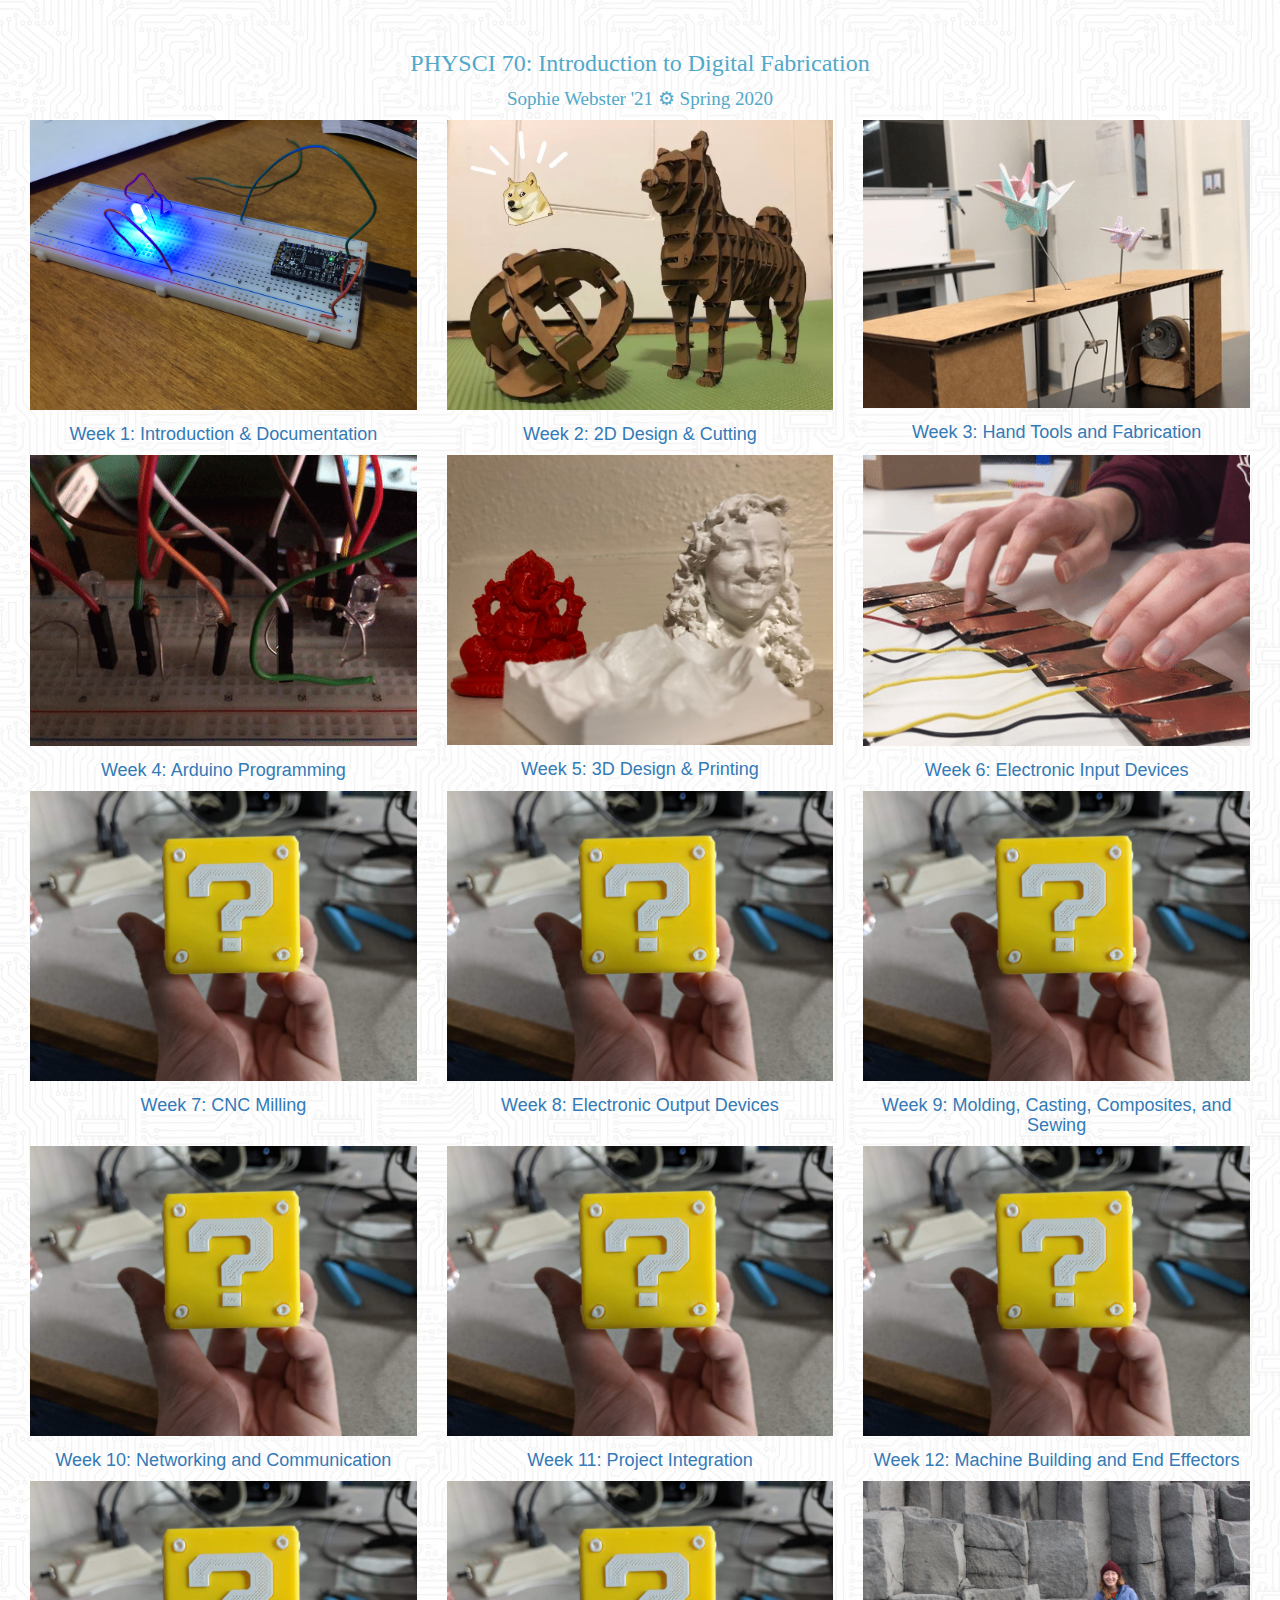
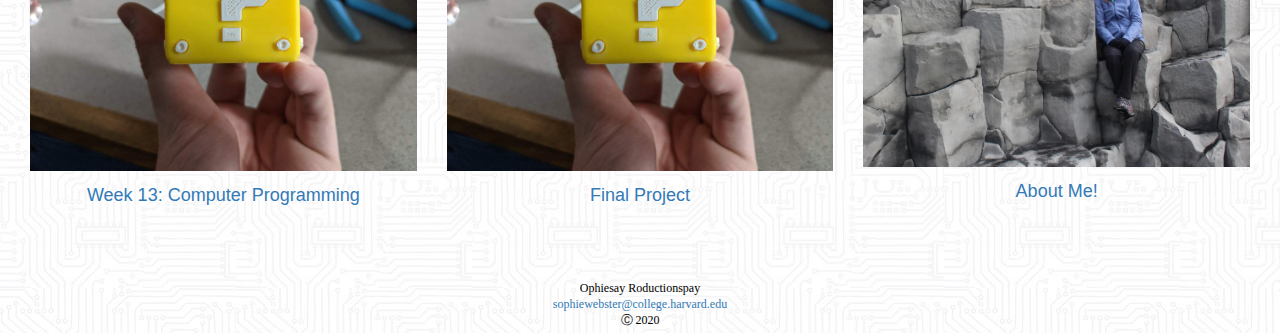
==== index.html @ a091c89a "added week 6 html and css files" ====
<!DOCTYPE html>
<html lang="en">
<head>
  <title>PHYSCI 70: Intro to Digital Fabrication </title>
  <meta charset="utf-8">
  <meta name="viewport" content="width=device-width, initial-scale=1">
  <link rel="stylesheet" href="https://maxcdn.bootstrapcdn.com/bootstrap/3.4.1/css/bootstrap.min.css">
  <script src="https://ajax.googleapis.com/ajax/libs/jquery/3.4.1/jquery.min.js"></script>
  <script src="https://maxcdn.bootstrapcdn.com/bootstrap/3.4.1/js/bootstrap.min.js"></script>
  <link href="./style.css" rel="stylesheet">
  <link rel="apple-touch-icon" sizes="180x180" href="./01_intro/favicon/apple-touch-icon.png">
  <link rel="icon" type="image/png" sizes="32x32" href="./01_intro/favicon/favicon-32x32.png">
  <link rel="icon" type="image/png" sizes="16x16" href="./01_intro/favicon/favicon-16x16.png">
  <link rel="manifest" href="./01_intro/favicon/site.webmanifest">
</head>
<body>

<div class="container-fluid bg-3 text-center">
  <h3 id="title">PHYSCI 70: Introduction to Digital Fabrication </h3>
  <h4 id="subtitle">Sophie Webster '21 &#9881; Spring 2020 </h4>
  <div class="row">
    <div class="col-sm-4">
      <img src="./01_intro/circuit.jpg" class="img-responsive margin" style="width:100%" alt="An arrestingly beautiful circuit!">
      <h4><a href='./01_intro/index.html'>Week 1: Introduction & Documentation </a></h4>
    </div>
    <div class="col-sm-4">
      <img src="./01_intro/ddoge.jpg" class="img-responsive margin" style="width:100%" alt="doge">
      <h4><a href='./02_2d/index.html'>Week 2: 2D Design & Cutting </a></h4>
    </div>
    <div class="col-sm-4">
      <img src="./03_kinetic/cranes.gif" class="img-responsive margin" style="width:100%" alt="birbs">
      <h4><a href='./03_kinetic/index.html'>Week 3: Hand Tools and Fabrication </a></h4>
    </div>
  </div>

  <div class="row">
    <div class="col-sm-4">
      <img src="./04_arduino/bulbs.gif" class="img-responsive margin" style="width:100%" alt="Sew">
      <h4><a href='./04_arduino/index.html'>Week 4: Arduino Programming</a></h4>
    </div>
    <div class="col-sm-4">
      <img src="./01_intro/3d_final.jpg" class="img-responsive margin" style="width:100%" alt="Sew">
      <h4><a href='./05_3d/index.html'>Week 5: 3D Design & Printing</a></h4>
    </div>
    <div class="col-sm-4">
      <img src="./06_input/keyboard-crop.gif" class="img-responsive margin" style="width:100%" alt="Sew">
      <h4><a href=''>Week 6: Electronic Input Devices</a></h4>
    </div>
  </div>

  <div class="row">
    <div class="col-sm-4">
      <img src="./01_intro/q.jpg" class="img-responsive margin" style="width:100%" alt="q">
      <h4><a href=''>Week 7: CNC Milling</a></h4>
    </div>
    <div class="col-sm-4">
      <img src="./01_intro/q.jpg" class="img-responsive margin" style="width:100%" alt="q">
      <h4><a href=''>Week 8: Electronic Output Devices</a></h4>
    </div>
    <div class="col-sm-4">
      <img src="./01_intro/q.jpg" class="img-responsive margin" style="width:100%" alt="Sew">
      <h4><a href=''>Week 9: Molding, Casting, Composites, and Sewing</a></h4>
    </div>
  </div>

  <div class="row">
    <div class="col-sm-4">
      <img src="./01_intro/q.jpg" class="img-responsive margin" style="width:100%" alt="Sew">
      <h4><a href=''>Week 10: Networking and Communication</a></h4>
    </div>
    <div class="col-sm-4">
      <img src="./01_intro/q.jpg" class="img-responsive margin" style="width:100%" alt="Sew">
      <h4><a href=''>Week 11: Project Integration</a></h4>
    </div>
    <div class="col-sm-4">
      <img src="./01_intro/q.jpg" class="img-responsive margin" style="width:100%" alt="Sew">
      <h4><a href=''>Week 12: Machine Building and End Effectors</a></h4>
    </div>
  </div>

  <div class="row">
    <div class="col-sm-4">
      <img src="./01_intro/q.jpg" class="img-responsive margin" style="width:100%" alt="Sew">
      <h4><a href=''>Week 13: Computer Programming</a></h4>
    </div>
    <div class="col-sm-4">
      <img src="./01_intro/q.jpg" class="img-responsive margin" style="width:100%" alt="Sew">
      <h4><a href='./14_final/index.html'>Final Project</a></h4>
    </div>
    <div class="col-sm-4">
      <img src="./01_intro/basalt.jpg" class="img-responsive margin" style="width:100%" alt="Sew">
      <h4><a href='./15_about/index.html'>About Me!</a></h4>
    </div>
  </div>


</div>




</div>

</body>
<footer style="text-align:center;">
    <p id="footer" style="line-height: 6px;"> Ophiesay Roductionspay </p>
    <p id="footer" style="line-height: 6px;"> <a href="mailto:sophiewebster@college.harvard.edu"> sophiewebster@college.harvard.edu </a> </p>
    <p id="footer" style="line-height: 6px;"> &#9400; 2020 </p>
</footer>
</html>
---- style.css ----
body {
    font: 20px Montserrat, sans-serif;
    line-height: 1.8;
    color: black;
    background-image: url(./01_intro/cboard.jpg);
  }

p {font-size: 16px;}
.margin {margin-bottom: 15px;}

.container-fluid {
  padding: 30px;
  padding-bottom: 70px;
}

div {
  cursor: url(./01_intro/yellow.cur), auto;
}

#title {
  font: 24px Monaco;
  color: #51A8C9;
}

#subtitle {
  font: 19px Monaco;
  color: #51A8C9; #307d9c;
}

#footer {
  font: 12px Monaco;
}
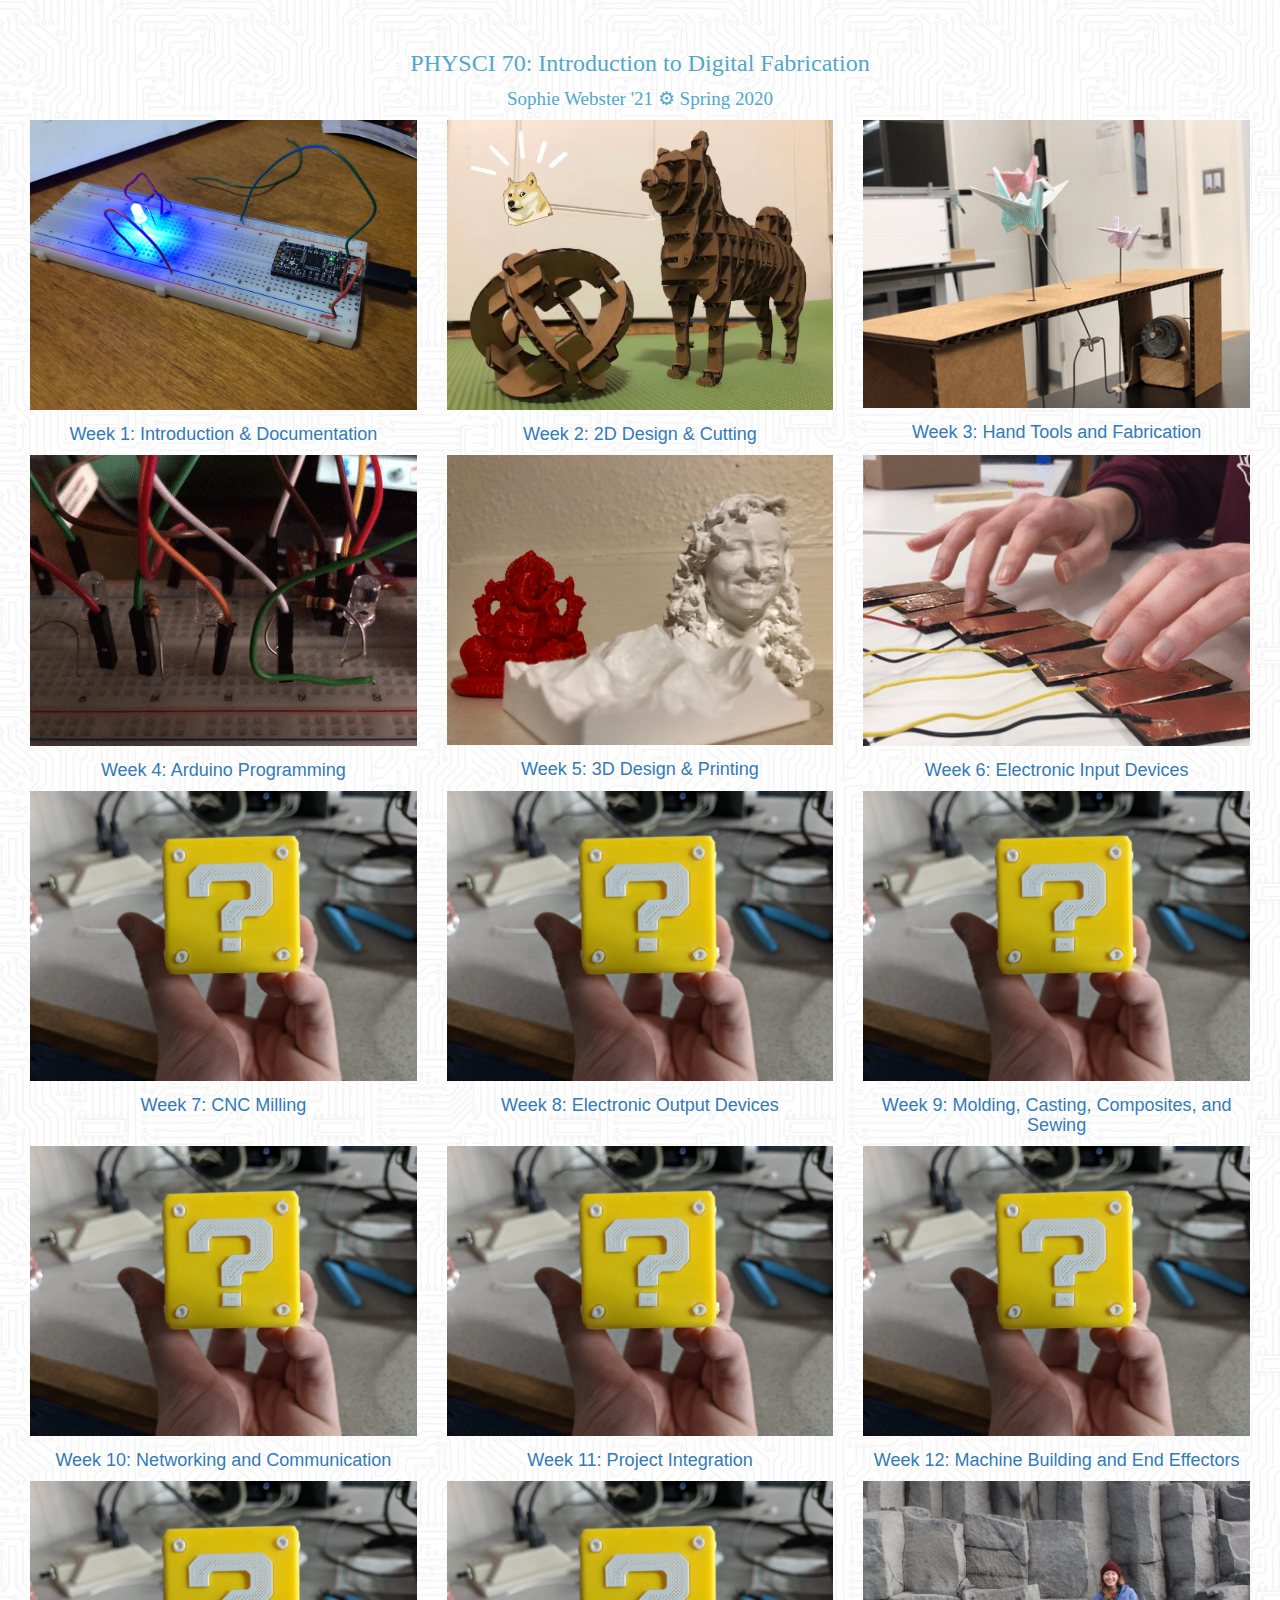
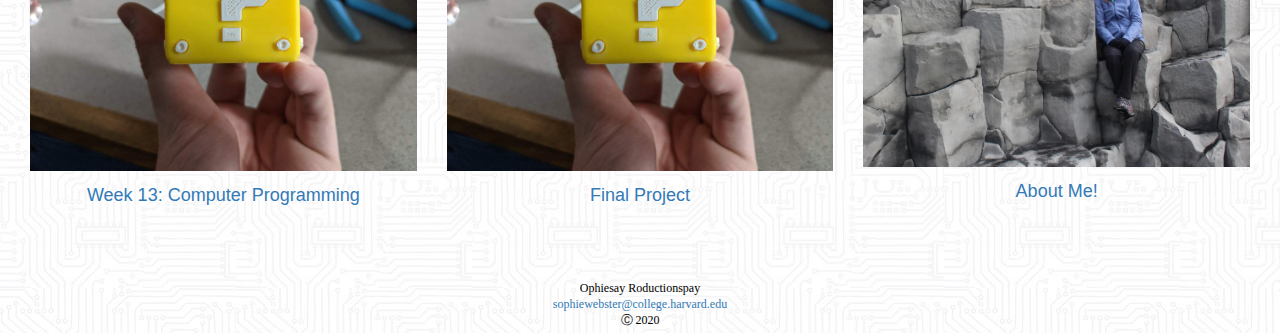
==== commit d68e2f95: "added to index.html" ====
--- a/index.html
+++ b/index.html
@@ -44,7 +44,7 @@
     </div>
     <div class="col-sm-4">
       <img src="./06_input/keyboard-crop.gif" class="img-responsive margin" style="width:100%" alt="Sew">
-      <h4><a href=''>Week 6: Electronic Input Devices</a></h4>
+      <h4><a href='./06_input/index.html'>Week 6: Electronic Input Devices</a></h4>
     </div>
   </div>
 
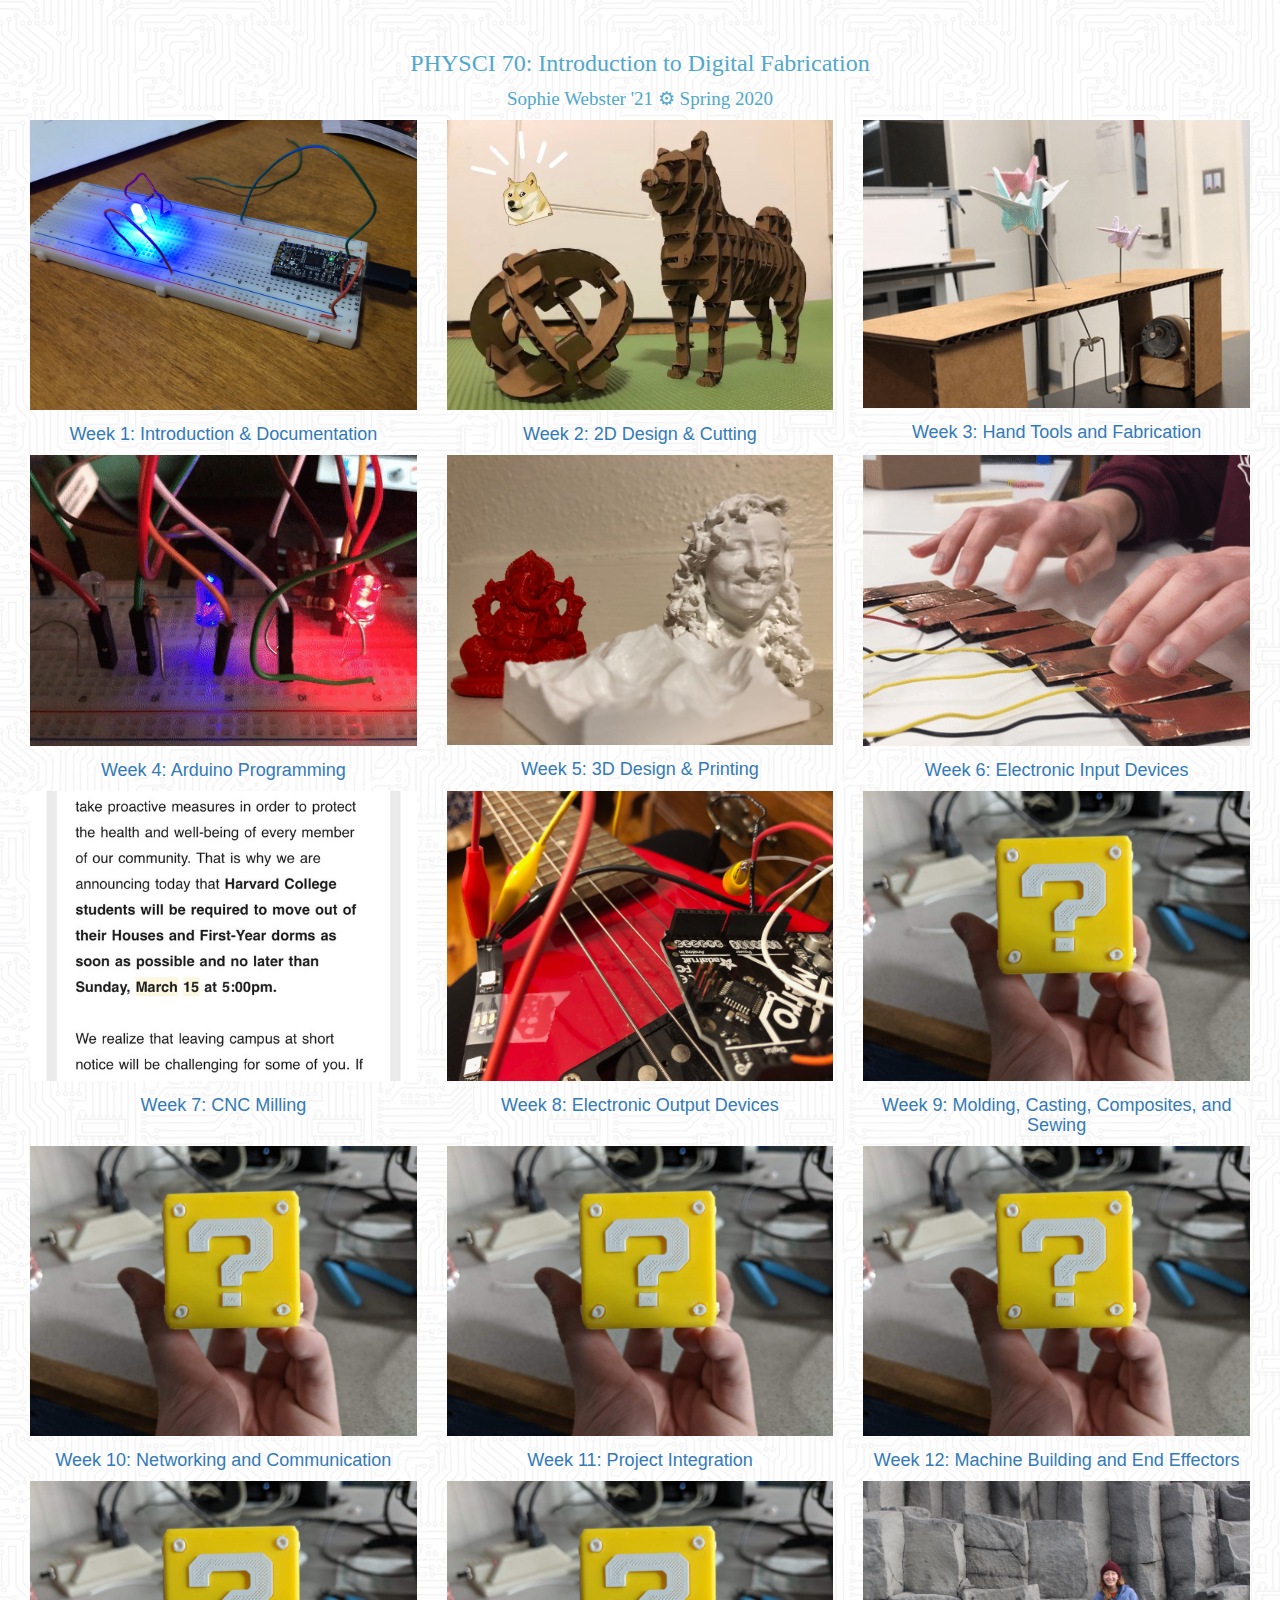
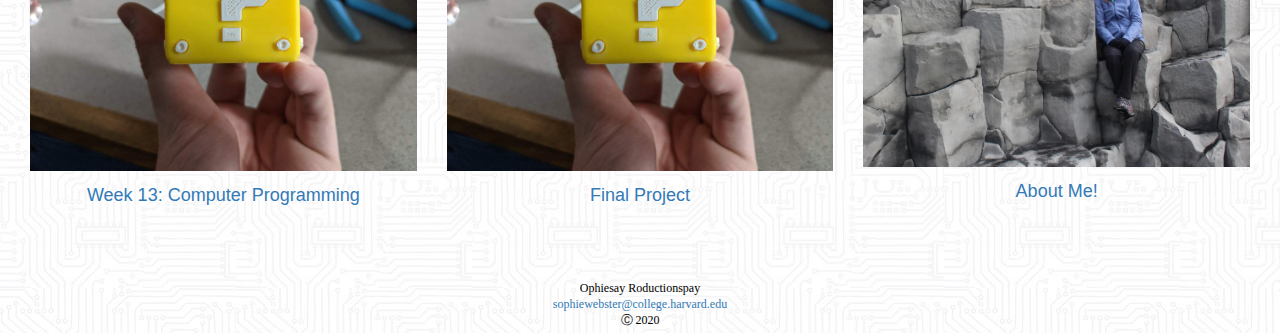
==== commit 33722bcd: "finished 08 documentation" ====
--- a/index.html
+++ b/index.html
@@ -12,6 +12,7 @@
   <link rel="icon" type="image/png" sizes="32x32" href="./01_intro/favicon/favicon-32x32.png">
   <link rel="icon" type="image/png" sizes="16x16" href="./01_intro/favicon/favicon-16x16.png">
   <link rel="manifest" href="./01_intro/favicon/site.webmanifest">
+  <link rel="stylesheet" href="./webfontkit-20200322-023819/stylesheet.css" type="text/css" charset="utf-8" />
 </head>
 <body>
 
@@ -50,12 +51,12 @@
 
   <div class="row">
     <div class="col-sm-4">
-      <img src="./01_intro/q.jpg" class="img-responsive margin" style="width:100%" alt="q">
+      <img src="./k2.jpg" class="img-responsive margin" style="width:100%" alt="q">
       <h4><a href=''>Week 7: CNC Milling</a></h4>
     </div>
     <div class="col-sm-4">
-      <img src="./01_intro/q.jpg" class="img-responsive margin" style="width:100%" alt="q">
-      <h4><a href=''>Week 8: Electronic Output Devices</a></h4>
+      <img src="./08_output/guitar-cover-pic.jpg" class="img-responsive margin" style="width:100%" alt="q">
+      <h4><a href='./08_output/index.html'>Week 8: Electronic Output Devices</a></h4>
     </div>
     <div class="col-sm-4">
       <img src="./01_intro/q.jpg" class="img-responsive margin" style="width:100%" alt="Sew">
--- a/webfontkit-20200322-023819/stylesheet.css
+++ b/webfontkit-20200322-023819/stylesheet.css
@@ -0,0 +1,12 @@
+/*! Generated by Font Squirrel (https://www.fontsquirrel.com) on March 22, 2020 */
+
+
+
+@font-face {
+    font-family: 'vulf_mono_demolight_italic';
+    src: url('vulfmonodemo-lightitalic-webfont.woff2') format('woff2'),
+         url('vulfmonodemo-lightitalic-webfont.woff') format('woff');
+    font-weight: normal;
+    font-style: normal;
+
+}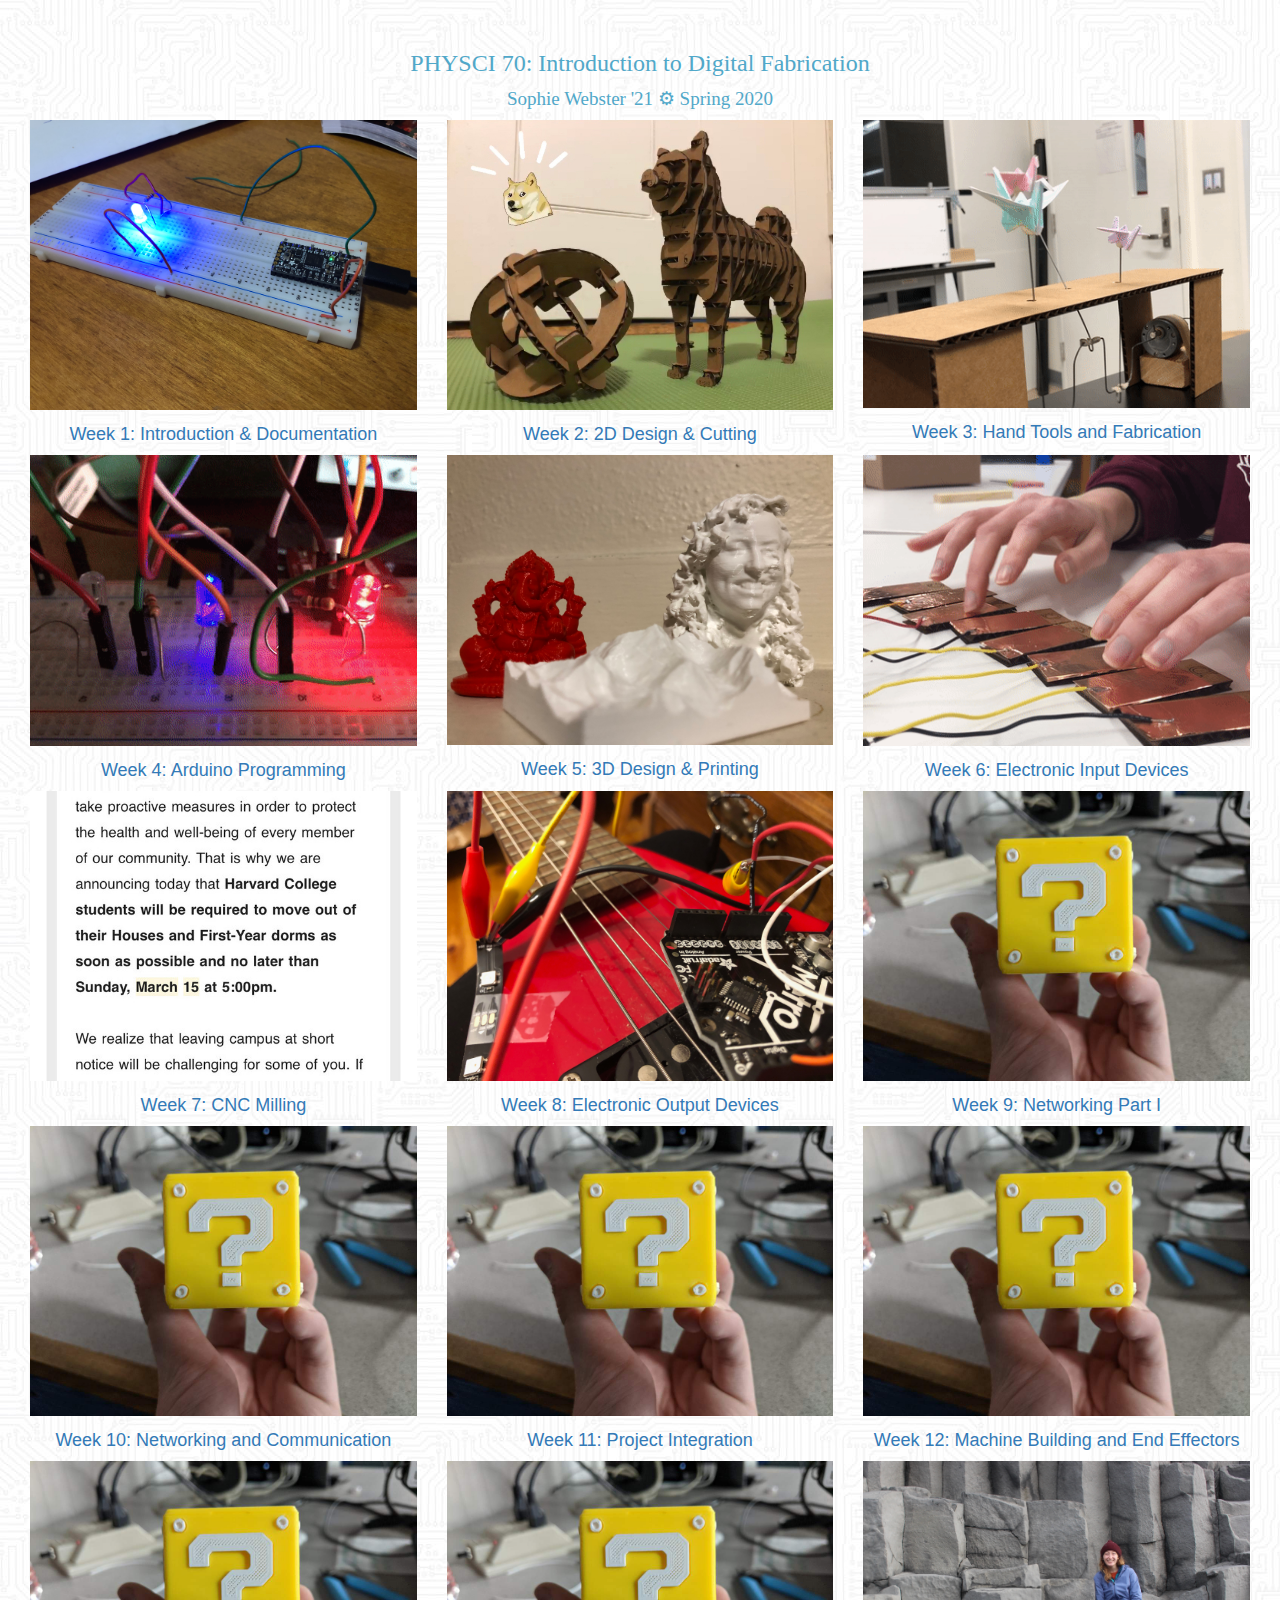
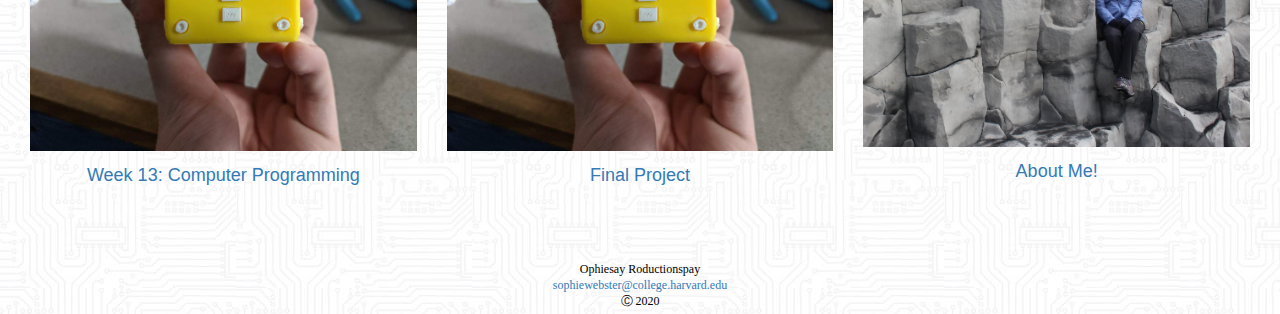
==== commit 69b3dfad: "added week 9 directory" ====
--- a/index.html
+++ b/index.html
@@ -60,7 +60,7 @@
     </div>
     <div class="col-sm-4">
       <img src="./01_intro/q.jpg" class="img-responsive margin" style="width:100%" alt="Sew">
-      <h4><a href=''>Week 9: Molding, Casting, Composites, and Sewing</a></h4>
+      <h4><a href='./09_network_i/index.html'>Week 9: Networking Part I</a></h4>
     </div>
   </div>
 
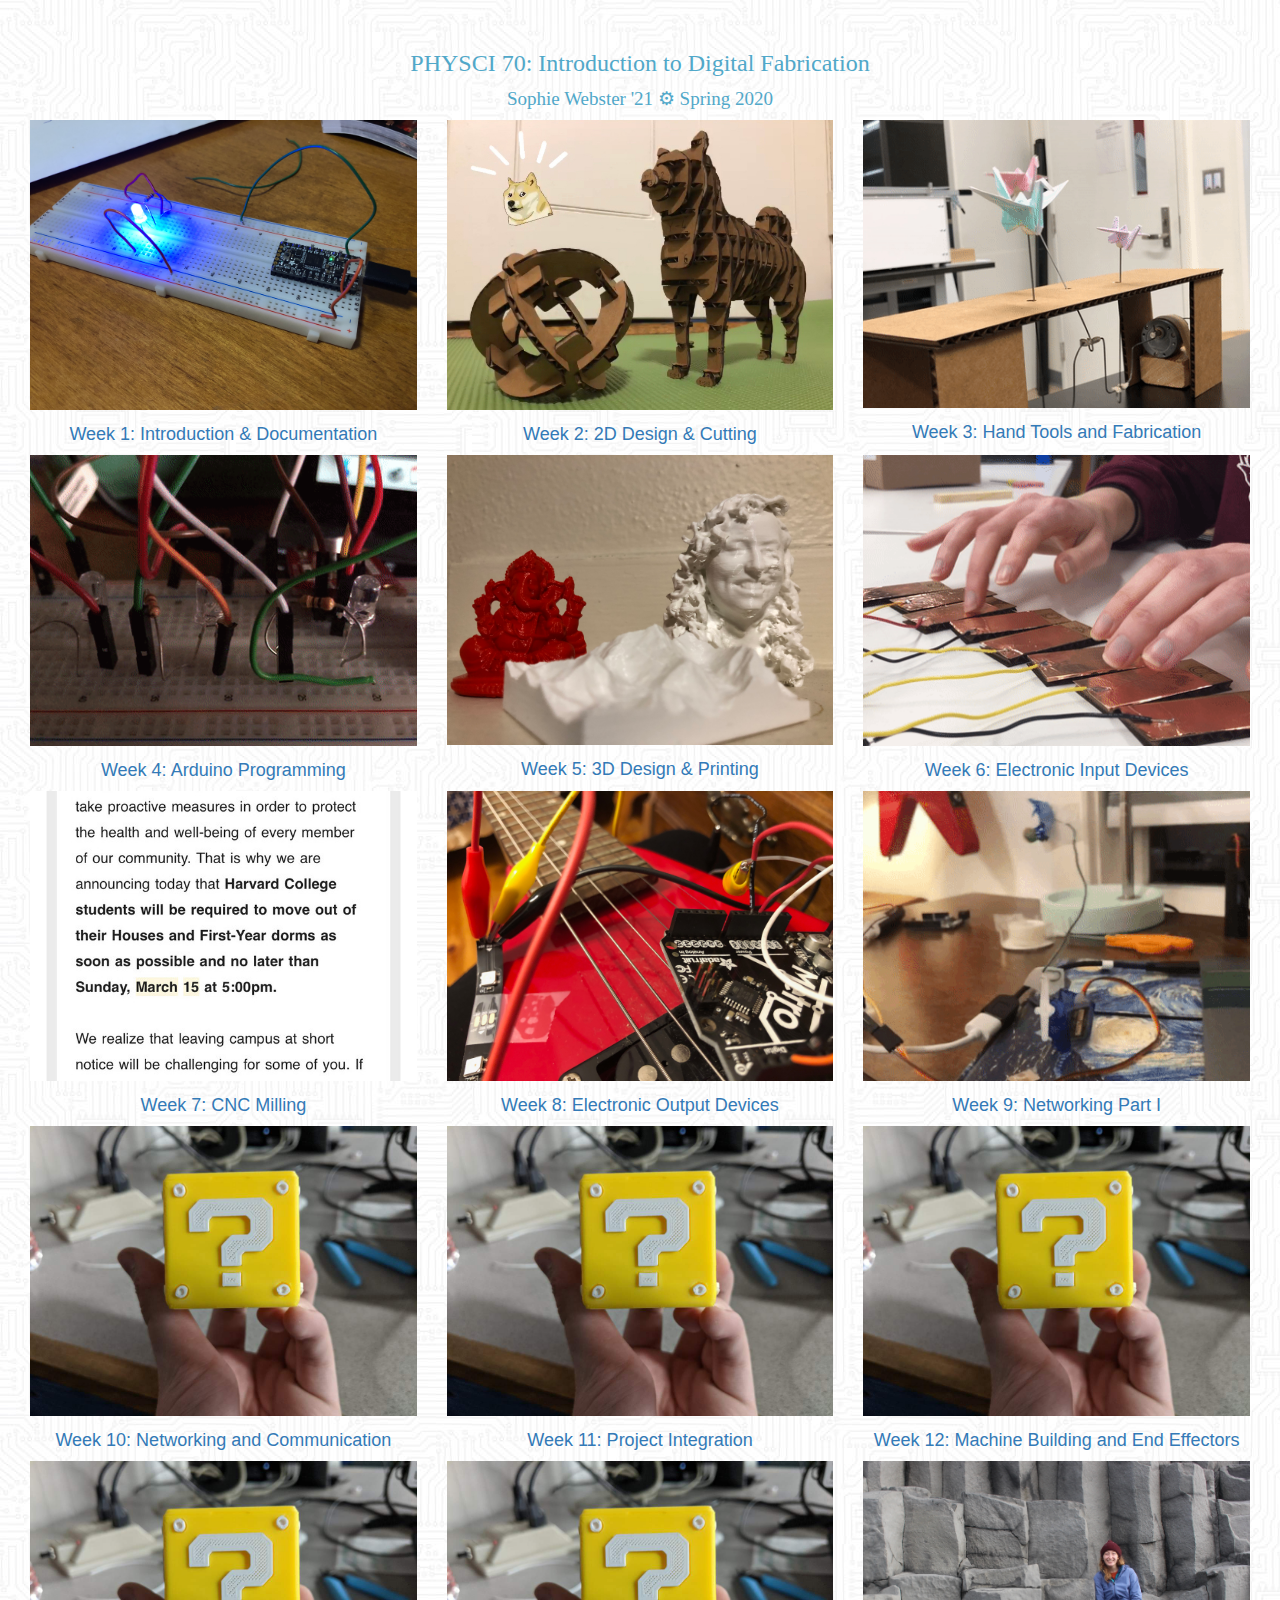
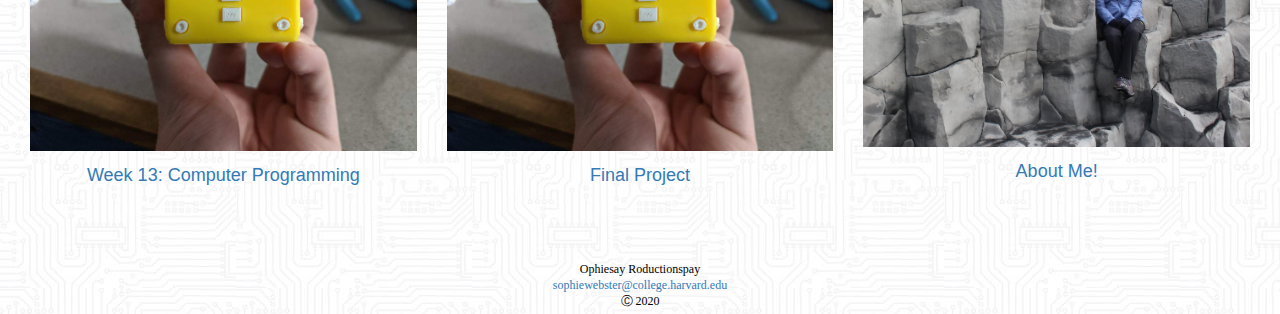
==== commit c0853d46: "added explanatory video" ====
--- a/index.html
+++ b/index.html
@@ -59,7 +59,7 @@
       <h4><a href='./08_output/index.html'>Week 8: Electronic Output Devices</a></h4>
     </div>
     <div class="col-sm-4">
-      <img src="./01_intro/q.jpg" class="img-responsive margin" style="width:100%" alt="Sew">
+      <img src="./09_network_i/pea-cover-gif.gif" class="img-responsive margin" style="width:100%" alt="Sew">
       <h4><a href='./09_network_i/index.html'>Week 9: Networking Part I</a></h4>
     </div>
   </div>
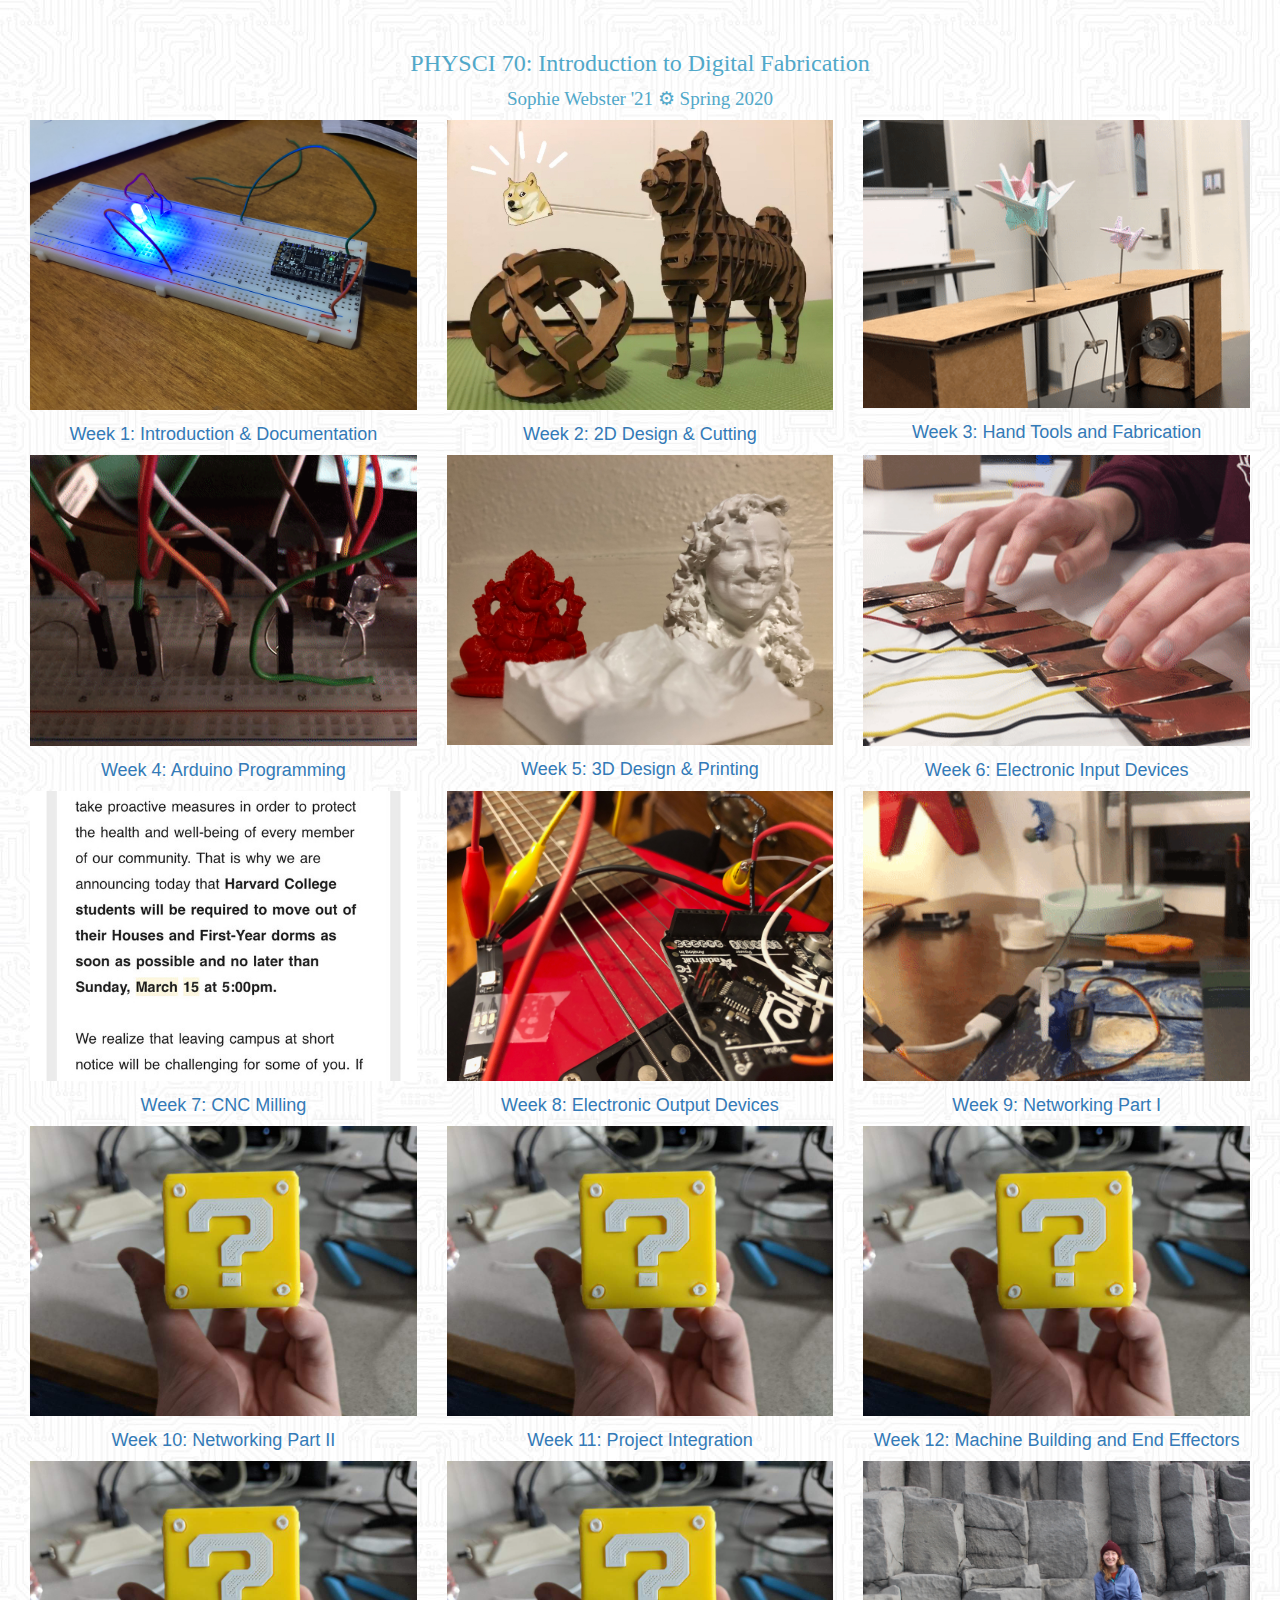
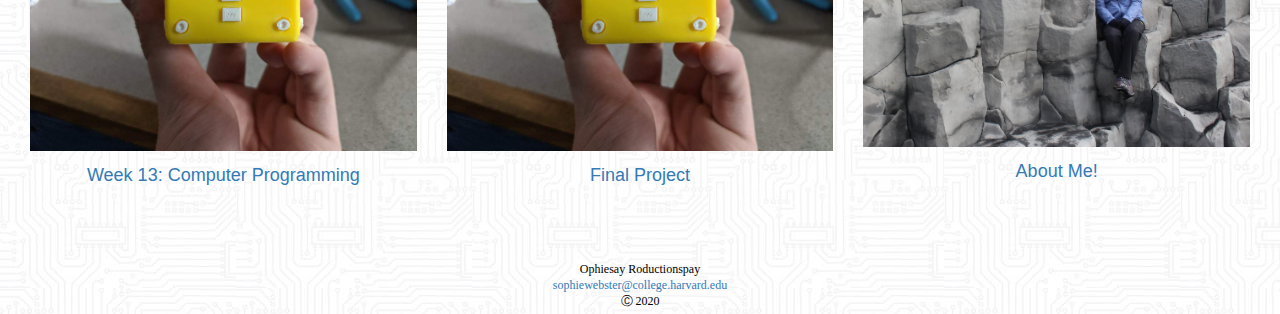
==== commit f9fa287e: "10_networking edits" ====
--- a/index.html
+++ b/index.html
@@ -67,7 +67,7 @@
   <div class="row">
     <div class="col-sm-4">
       <img src="./01_intro/q.jpg" class="img-responsive margin" style="width:100%" alt="Sew">
-      <h4><a href=''>Week 10: Networking and Communication</a></h4>
+      <h4><a href='./10_networking/index.html'>Week 10: Networking Part II </a></h4>
     </div>
     <div class="col-sm-4">
       <img src="./01_intro/q.jpg" class="img-responsive margin" style="width:100%" alt="Sew">
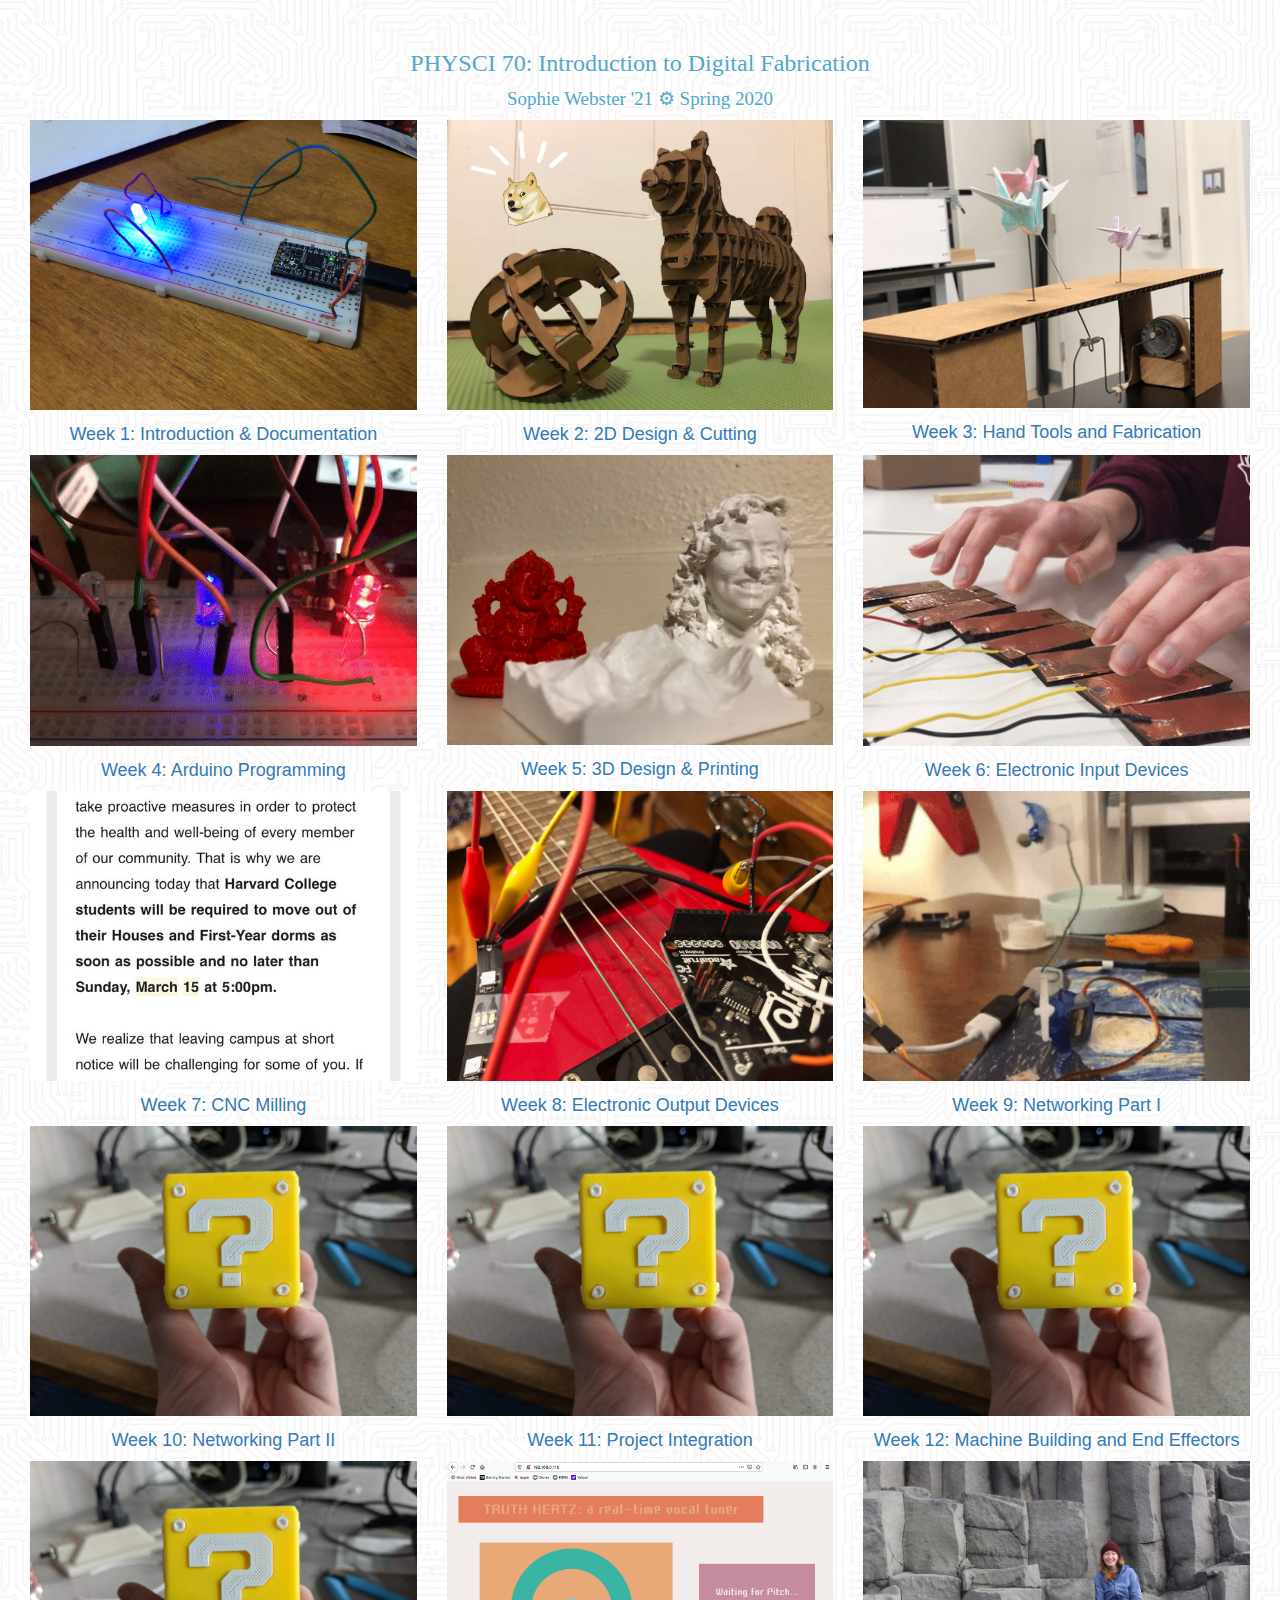
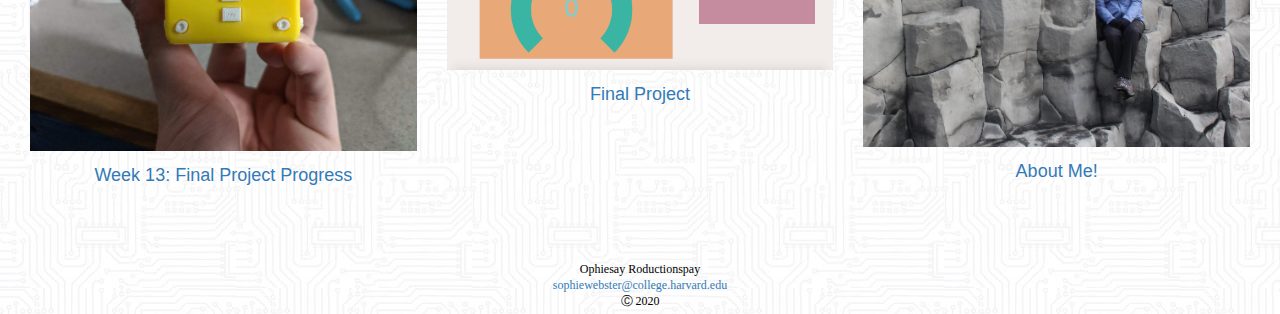
==== commit cc5abdf8: "final index" ====
--- a/index.html
+++ b/index.html
@@ -82,10 +82,10 @@
   <div class="row">
     <div class="col-sm-4">
       <img src="./01_intro/q.jpg" class="img-responsive margin" style="width:100%" alt="Sew">
-      <h4><a href=''>Week 13: Computer Programming</a></h4>
+      <h4><a href='./13_comp/index.html'>Week 13: Final Project Progress</a></h4>
     </div>
     <div class="col-sm-4">
-      <img src="./01_intro/q.jpg" class="img-responsive margin" style="width:100%" alt="Sew">
+      <img src="./14_final/final-form.png" class="img-responsive margin" style="width:100%" alt="Sew">
       <h4><a href='./14_final/index.html'>Final Project</a></h4>
     </div>
     <div class="col-sm-4">
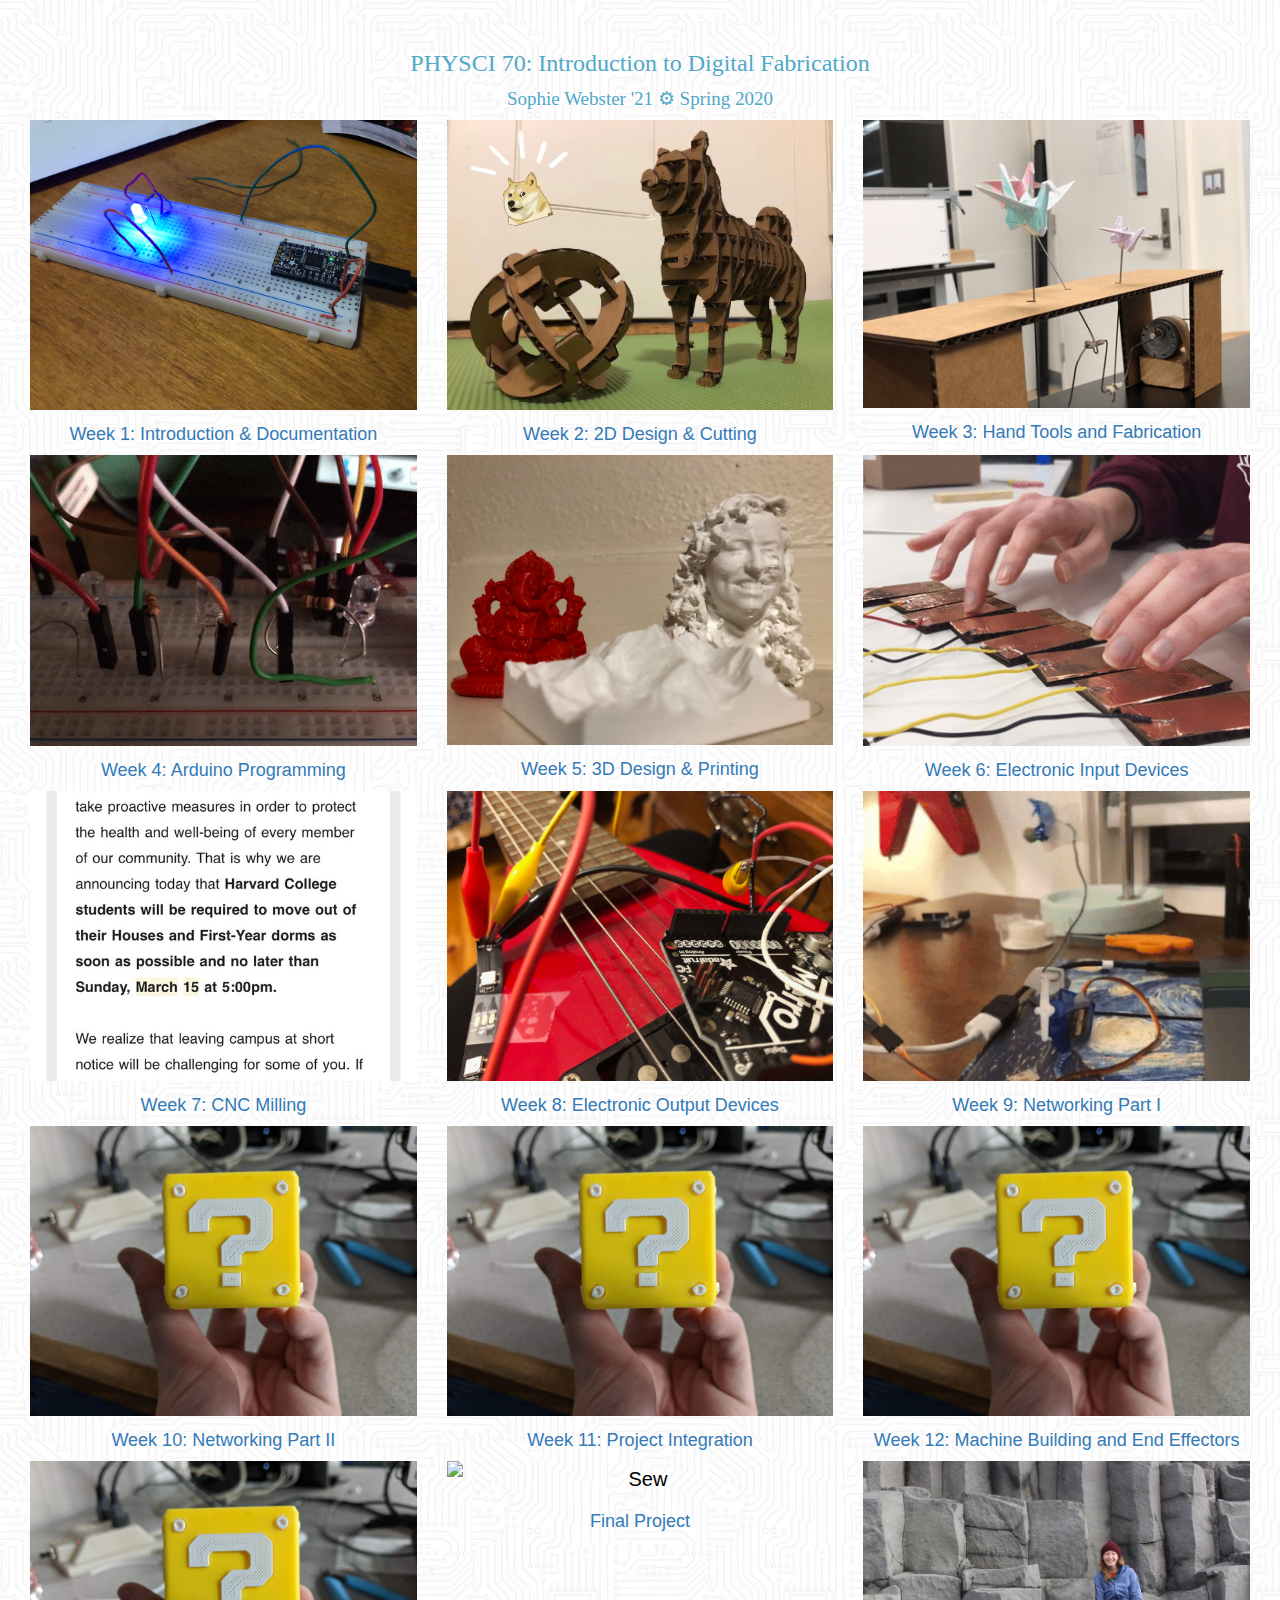
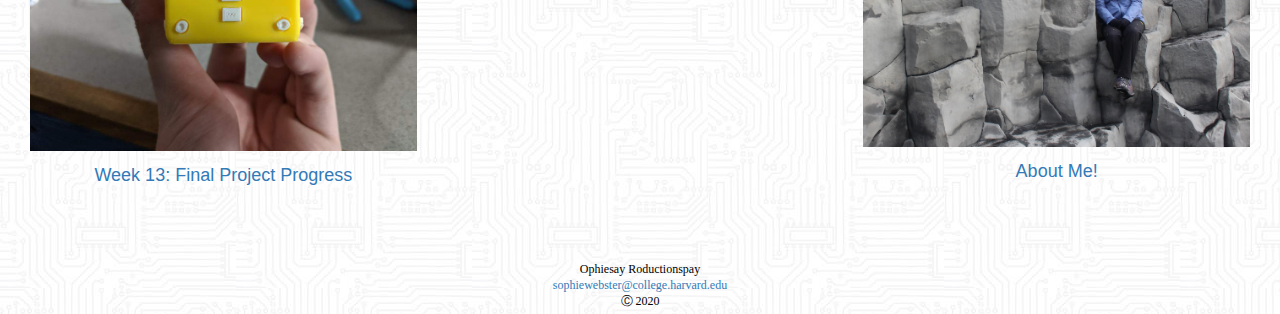
==== commit e08f620d: "final index.html" ====
--- a/index.html
+++ b/index.html
@@ -85,7 +85,7 @@
       <h4><a href='./13_comp/index.html'>Week 13: Final Project Progress</a></h4>
     </div>
     <div class="col-sm-4">
-      <img src="./14_final/final-form.png" class="img-responsive margin" style="width:100%" alt="Sew">
+      <img src="./14_final/hey.png" class="img-responsive margin" style="width:100%" alt="Sew">
       <h4><a href='./14_final/index.html'>Final Project</a></h4>
     </div>
     <div class="col-sm-4">
